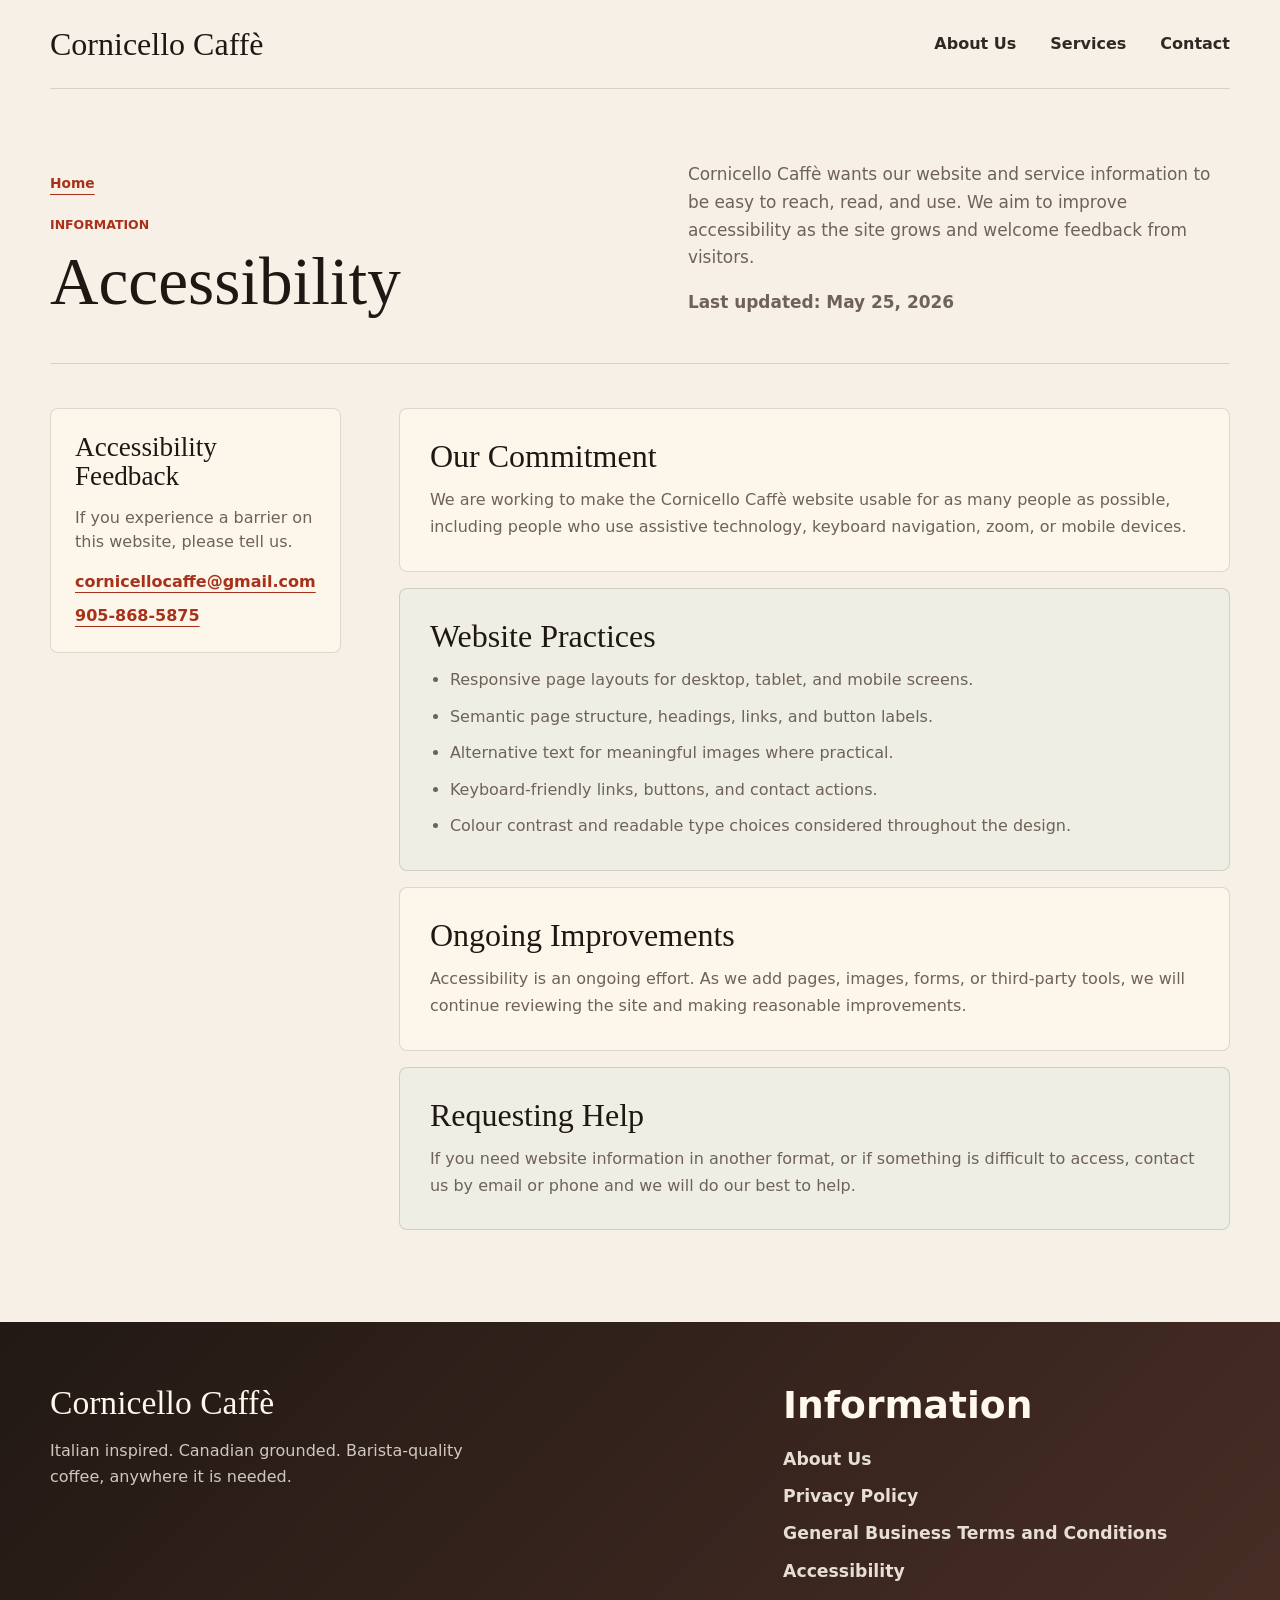
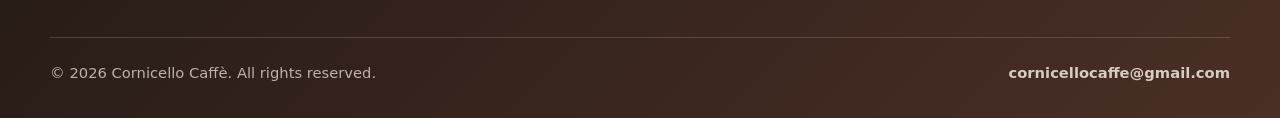
==== accessibility.html @ b325d887 "Add information footer and policy pages" ====
<!doctype html>
<html lang="en">
  <head>
    <meta charset="utf-8">
    <meta name="viewport" content="width=device-width, initial-scale=1">
    <title>Accessibility | Cornicello Caff&egrave;</title>
    <meta name="description" content="Cornicello Caffe accessibility statement and contact information for website feedback.">
    <link rel="stylesheet" href="styles.css?v=info-footer">
  </head>
  <body class="legal-page">
    <header class="site-nav site-nav-page service-detail-nav">
      <a class="wordmark" href="index.html#neighborhood">Cornicello Caff&egrave;</a>
      <nav aria-label="Cornicello navigation">
        <a href="index.html#photo-about">About Us</a>
        <a href="index.html#photo-services">Services</a>
        <a href="index.html#contact">Contact</a>
      </nav>
    </header>

    <main class="legal-main">
      <section class="legal-hero" aria-label="Accessibility overview">
        <div>
          <a class="breadcrumb" href="index.html#neighborhood">Home</a>
          <p class="eyebrow">Information</p>
          <h1>Accessibility</h1>
        </div>
        <div>
          <p>
            Cornicello Caff&egrave; wants our website and service information to be easy
            to reach, read, and use. We aim to improve accessibility as the site
            grows and welcome feedback from visitors.
          </p>
          <p class="legal-updated">Last updated: May 25, 2026</p>
        </div>
      </section>

      <section class="legal-content" aria-label="Accessibility details">
        <aside class="legal-note">
          <h2>Accessibility Feedback</h2>
          <p>If you experience a barrier on this website, please tell us.</p>
          <a href="mailto:cornicellocaffe@gmail.com">cornicellocaffe@gmail.com</a>
          <a href="tel:+19058685875">905-868-5875</a>
        </aside>

        <div class="legal-sections">
          <article class="legal-card">
            <h2>Our Commitment</h2>
            <p>We are working to make the Cornicello Caff&egrave; website usable for as many people as possible, including people who use assistive technology, keyboard navigation, zoom, or mobile devices.</p>
          </article>

          <article class="legal-card">
            <h2>Website Practices</h2>
            <ul>
              <li>Responsive page layouts for desktop, tablet, and mobile screens.</li>
              <li>Semantic page structure, headings, links, and button labels.</li>
              <li>Alternative text for meaningful images where practical.</li>
              <li>Keyboard-friendly links, buttons, and contact actions.</li>
              <li>Colour contrast and readable type choices considered throughout the design.</li>
            </ul>
          </article>

          <article class="legal-card">
            <h2>Ongoing Improvements</h2>
            <p>Accessibility is an ongoing effort. As we add pages, images, forms, or third-party tools, we will continue reviewing the site and making reasonable improvements.</p>
          </article>

          <article class="legal-card">
            <h2>Requesting Help</h2>
            <p>If you need website information in another format, or if something is difficult to access, contact us by email or phone and we will do our best to help.</p>
          </article>
        </div>
      </section>
    </main>

    <footer class="site-footer" aria-label="Cornicello site information">
      <div class="footer-inner">
        <div class="footer-brand">
          <a class="footer-wordmark" href="index.html#neighborhood">Cornicello Caff&egrave;</a>
          <p>Italian inspired. Canadian grounded. Barista-quality coffee, anywhere it is needed.</p>
        </div>
        <nav class="footer-info" aria-label="Information">
          <h2>Information</h2>
          <a href="index.html#photo-about">About Us</a>
          <a href="privacy-policy.html">Privacy Policy</a>
          <a href="terms-and-conditions.html">General Business Terms and Conditions</a>
          <a href="accessibility.html">Accessibility</a>
        </nav>
      </div>
      <div class="footer-bottom">
        <p>&copy; 2026 Cornicello Caff&egrave;. All rights reserved.</p>
        <a href="mailto:cornicellocaffe@gmail.com">cornicellocaffe@gmail.com</a>
      </div>
    </footer>
  </body>
</html>
---- styles.css ----
:root {
  --paper: #f7f0e6;
  --ink: #1f1713;
  --muted: #6f6258;
  --espresso: #4a2f26;
  --red: #a73219;
  --red-deep: #7d220f;
  --cream: #fff8ed;
  --sage: #74806b;
  --blue: #526c78;
  --line: rgba(31, 23, 19, 0.14);
  --sans: Inter, ui-sans-serif, system-ui, -apple-system, BlinkMacSystemFont, "Segoe UI", sans-serif;
  --serif: Georgia, "Times New Roman", serif;
}

* {
  box-sizing: border-box;
}

body {
  margin: 0;
  color: var(--ink);
  background: var(--paper);
  font-family: var(--sans);
  line-height: 1.5;
}

img {
  display: block;
  max-width: 100%;
}

a {
  color: inherit;
  text-decoration: none;
}

.preview-bar {
  position: sticky;
  top: 0;
  z-index: 20;
  display: flex;
  align-items: center;
  justify-content: space-between;
  gap: 18px;
  padding: 12px 18px;
  background: rgba(255, 248, 237, 0.88);
  border-bottom: 1px solid rgba(31, 23, 19, 0.12);
  backdrop-filter: blur(18px);
}

.preview-logo {
  display: inline-flex;
  align-items: center;
  gap: 10px;
  min-width: max-content;
  font-family: var(--serif);
  font-size: 1.05rem;
  font-weight: 700;
}

.mark {
  display: grid;
  width: 38px;
  height: 38px;
  overflow: hidden;
  place-items: center;
  background: var(--red);
  border-radius: 50%;
}

.mark img {
  width: 42px;
  max-width: none;
  transform: translate(-1px, 6px) scale(1.72);
  transform-origin: 50% 25%;
}

.layout-tabs {
  display: flex;
  gap: 6px;
  padding: 5px;
  background: rgba(234, 217, 195, 0.9);
  border: 1px solid rgba(31, 23, 19, 0.12);
  border-radius: 8px;
}

.layout-tab {
  flex: 1 1 0;
  min-width: 0;
  min-height: 38px;
  padding: 0 14px;
  color: var(--espresso);
  background: transparent;
  border: 0;
  border-radius: 6px;
  font: 800 0.88rem/1 var(--sans);
  white-space: nowrap;
  cursor: pointer;
}

.layout-tab:hover,
.layout-tab:focus-visible {
  outline: 2px solid rgba(167, 50, 25, 0.35);
  outline-offset: 2px;
}

.layout-tab.is-active {
  color: var(--cream);
  background: var(--espresso);
  box-shadow: 0 6px 18px rgba(58, 36, 28, 0.18);
}

.tab-short {
  display: none;
}

.mobile-line {
  display: none;
}

.homepage {
  min-height: 100vh;
}

.homepage.is-active {
  display: block;
}

.site-nav {
  position: relative;
  z-index: 3;
  display: flex;
  align-items: center;
  justify-content: space-between;
  gap: 24px;
  width: min(1180px, calc(100% - 80px));
  margin: 0 auto;
  padding: 28px 0;
  color: var(--cream);
}

.site-nav.light {
  color: var(--ink);
}

.site-nav-page {
  color: var(--ink);
}

.wordmark {
  font-family: var(--serif);
  font-size: 2rem;
  line-height: 1;
}

.site-nav nav {
  display: flex;
  align-items: center;
  gap: 34px;
  font-size: 1rem;
  font-weight: 600;
}

.site-nav nav a {
  color: inherit;
  opacity: 0.92;
}

.site-nav nav a:hover,
.site-nav nav a:focus-visible {
  opacity: 1;
  outline: none;
  text-decoration: underline;
  text-underline-offset: 6px;
}

.photo-hero,
.kiosk-hero {
  position: relative;
  min-height: 100vh;
  overflow: hidden;
  color: var(--cream);
  background: #17110f;
}

.photo-hero-media {
  position: absolute;
  inset: 0;
  z-index: 0;
  width: 100%;
  height: 100%;
  object-fit: cover;
}

.hero-counter .photo-hero-media {
  object-position: 52% 50%;
}

.kiosk-hero .photo-hero-media {
  object-position: 50% 48%;
}

.photo-overlay {
  position: absolute;
  inset: 0;
  z-index: 1;
  background:
    linear-gradient(90deg, rgba(12, 10, 9, 0.66), rgba(12, 10, 9, 0.18) 50%, rgba(12, 10, 9, 0.32)),
    linear-gradient(0deg, rgba(12, 10, 9, 0.72), rgba(12, 10, 9, 0.08) 46%, rgba(12, 10, 9, 0.18));
}

.hero-statement {
  position: absolute;
  z-index: 2;
  left: max(40px, calc((100% - 1180px) / 2));
  bottom: 52px;
  width: min(100% - 80px, 940px);
}

.hero-statement p {
  max-width: 640px;
  margin: 0 0 22px;
  color: rgba(255, 248, 237, 0.86);
  font-size: 1.08rem;
}

.photo-hero .hero-actions {
  margin-top: 28px;
}

.photo-hero .button.secondary {
  color: var(--cream);
  border-color: rgba(255, 248, 237, 0.46);
  background: rgba(255, 248, 237, 0.1);
}

.photo-hero .button.secondary:hover,
.photo-hero .button.secondary:focus-visible {
  border-color: var(--cream);
  background: rgba(255, 248, 237, 0.18);
}

h1,
h2,
h3,
p {
  margin-top: 0;
}

h1,
h2 {
  font-family: var(--serif);
  font-weight: 400;
  letter-spacing: 0;
}

h1 {
  margin-bottom: 0;
  font-size: 5.25rem;
  line-height: 1.12;
}

h2 {
  margin-bottom: 18px;
  font-size: 2.8rem;
  line-height: 1.08;
}

h3 {
  margin-bottom: 10px;
  font-size: 1.12rem;
}

.eyebrow,
.service-tiles span {
  margin: 0 0 14px;
  color: var(--red);
  font-size: 0.78rem;
  font-weight: 900;
  text-transform: uppercase;
}

.photo-hero .eyebrow,
.kiosk-hero .eyebrow {
  color: #f2c68d;
}

.promise-strip {
  position: relative;
  z-index: 4;
  display: grid;
  grid-template-columns: repeat(4, minmax(0, 1fr));
  width: min(1180px, calc(100% - 80px));
  margin: -34px auto 0;
  overflow: hidden;
  background: var(--cream);
  border: 1px solid rgba(31, 23, 19, 0.12);
  border-radius: 8px;
  box-shadow: 0 18px 44px rgba(31, 23, 19, 0.14);
}

.promise-strip article {
  min-height: 142px;
  padding: 28px 30px;
  border-right: 1px solid var(--line);
}

.promise-strip article:last-child {
  border-right: 0;
}

.promise-strip span,
.process-steps span {
  display: block;
  margin-bottom: 12px;
  color: var(--red);
  font-size: 0.78rem;
  font-weight: 900;
}

.promise-strip strong {
  display: block;
  margin-bottom: 8px;
  font-family: var(--serif);
  font-size: 1.38rem;
  font-weight: 400;
  line-height: 1.1;
}

.promise-strip p {
  margin-bottom: 0;
  color: var(--muted);
}

.feature-intro {
  position: relative;
  display: grid;
  grid-template-columns: minmax(260px, 0.62fr) minmax(0, 1fr);
  gap: 86px;
  width: min(1180px, calc(100% - 80px));
  margin: 0 auto;
  padding: 92px 0 74px;
  align-items: center;
  border-bottom: 1px solid var(--line);
}

.story-heading h2 {
  margin-bottom: 18px;
  font-size: 4.15rem;
}

.section-deck {
  max-width: 360px;
  margin-bottom: 24px;
  color: var(--espresso);
  font-size: 1.25rem;
  font-weight: 800;
  line-height: 1.35;
}

.story-team-link {
  width: auto;
}

.about-copy {
  display: grid;
  gap: 18px;
  max-width: 690px;
  margin-top: 0;
  color: var(--muted);
  font-size: 1.06rem;
  line-height: 1.66;
}

.about-copy p {
  margin-bottom: 0;
}

.about-copy .lead-copy {
  color: var(--ink);
  font-size: 1.18rem;
  font-weight: 700;
  line-height: 1.56;
}

.about-copy p:last-child {
  margin-bottom: 0;
}

.beans-section {
  display: grid;
  grid-template-columns: minmax(280px, 0.7fr) minmax(0, 1fr);
  gap: 70px;
  width: min(1180px, calc(100% - 80px));
  margin: 0 auto;
  padding: 76px 0 86px;
  align-items: start;
  border-bottom: 1px solid var(--line);
}

.beans-copy h2 {
  max-width: 620px;
  margin-bottom: 22px;
  font-size: 3.65rem;
  line-height: 1.02;
}

.beans-copy p:not(.eyebrow) {
  max-width: 620px;
  color: var(--muted);
  font-size: 1.05rem;
  line-height: 1.66;
}

.beans-panel {
  overflow: hidden;
  background: rgba(255, 248, 237, 0.72);
  border: 1px solid var(--line);
  border-radius: 8px;
}

.beans-panel figure {
  min-height: 300px;
  margin: 0;
  background: #ead9c3;
}

.beans-panel img {
  width: 100%;
  height: 100%;
  min-height: 300px;
  object-fit: cover;
}

.beans-points {
  display: grid;
  grid-template-columns: repeat(3, minmax(0, 1fr));
  border-top: 1px solid var(--line);
}

.beans-points article {
  padding: 24px;
  border-right: 1px solid var(--line);
}

.beans-points article:last-child {
  border-right: 0;
}

.beans-points span {
  display: block;
  margin-bottom: 10px;
  color: var(--red);
  font-size: 0.76rem;
  font-weight: 900;
}

.beans-points strong {
  display: block;
  margin-bottom: 8px;
  font-family: var(--serif);
  font-size: 1.32rem;
  font-weight: 400;
  line-height: 1.1;
}

.beans-points p {
  margin-bottom: 0;
  color: var(--muted);
  font-size: 0.94rem;
}

.eco-section {
  display: grid;
  grid-template-columns: minmax(260px, 0.55fr) minmax(0, 1fr);
  gap: 70px;
  width: min(1180px, calc(100% - 80px));
  margin: 0 auto;
  padding: 76px 0 86px;
  align-items: start;
  border-bottom: 1px solid var(--line);
}

.eco-section h2 {
  max-width: 520px;
  margin-bottom: 0;
  font-size: 3.35rem;
  line-height: 1.04;
}

.eco-grid {
  display: grid;
  grid-template-columns: repeat(3, minmax(0, 1fr));
  gap: 16px;
}

.eco-grid article {
  min-height: 250px;
  padding: 26px;
  color: var(--cream);
  background:
    linear-gradient(145deg, rgba(31, 23, 19, 0.32), rgba(116, 128, 107, 0.78)),
    var(--sage);
  border-radius: 8px;
}

.eco-grid article:nth-child(2) {
  background:
    linear-gradient(145deg, rgba(31, 23, 19, 0.2), rgba(74, 47, 38, 0.86)),
    var(--espresso);
}

.eco-grid article:nth-child(3) {
  background:
    linear-gradient(145deg, rgba(31, 23, 19, 0.18), rgba(167, 50, 25, 0.78)),
    var(--red);
}

.eco-grid span {
  display: block;
  margin-bottom: 34px;
  color: #f3d1a7;
  font-size: 0.76rem;
  font-weight: 900;
}

.eco-grid h3 {
  margin-bottom: 12px;
  font-family: var(--serif);
  font-size: 1.7rem;
  font-weight: 400;
  line-height: 1.08;
}

.eco-grid p {
  margin-bottom: 0;
  color: rgba(255, 248, 237, 0.78);
  line-height: 1.55;
}

.team-section {
  margin: 0 0 82px;
  padding: 78px 0 88px;
  color: var(--cream);
  background:
    linear-gradient(135deg, rgba(74, 47, 38, 0.28), rgba(125, 34, 15, 0.08) 46%, rgba(31, 23, 19, 0.22)),
    var(--red-deep);
}

.team-header,
.team-grid {
  width: min(1180px, calc(100% - 80px));
  margin: 0 auto;
}

.team-header {
  display: block;
  max-width: none;
  margin-bottom: 44px;
}

.team-header .eyebrow {
  margin-bottom: 16px;
  color: #f3d1a7;
}

.team-header h2 {
  margin-bottom: 0;
}

.team-header h1 {
  max-width: 780px;
  margin-bottom: 20px;
  font-size: 4.15rem;
  line-height: 1.02;
}

.team-header > p:last-child {
  max-width: 660px;
  margin: 0;
  color: rgba(255, 248, 237, 0.78);
  font-size: 1.08rem;
  line-height: 1.62;
}

.team-grid {
  display: grid;
  grid-template-columns: repeat(2, minmax(0, 1fr));
  gap: 24px;
}

.team-card {
  display: grid;
  grid-template-rows: auto 1fr;
  overflow: hidden;
  color: var(--ink);
  background: var(--cream);
  border: 1px solid rgba(255, 248, 237, 0.24);
  border-radius: 8px;
  box-shadow: 0 18px 44px rgba(31, 23, 19, 0.2);
}

.team-photo {
  aspect-ratio: 4 / 3;
  margin: 0;
  overflow: hidden;
  background: #ead9c3;
}

.team-photo img {
  width: 100%;
  height: 100%;
  object-fit: cover;
  object-position: 50% 0;
}

.team-copy {
  padding: 28px 30px 34px;
}

.team-role {
  margin-bottom: 12px;
  color: var(--red);
  font-size: 0.78rem;
  font-weight: 900;
  letter-spacing: 0;
  text-transform: uppercase;
}

.team-copy h3 {
  margin-bottom: 14px;
  font-family: var(--serif);
  font-size: 2.15rem;
  font-weight: 400;
  line-height: 1.08;
}

.team-copy h2 {
  margin-bottom: 14px;
  font-size: 2.15rem;
}

.team-copy p:last-child {
  margin-bottom: 0;
  color: var(--muted);
}

.team-page {
  background: var(--paper);
}

.team-page-section {
  padding-top: 80px;
}

.services-section {
  width: min(1180px, calc(100% - 80px));
  margin: 0 auto 86px;
  padding-top: 76px;
}

.services-header {
  display: grid;
  grid-template-columns: minmax(0, 0.95fr) minmax(320px, 0.72fr);
  gap: 64px;
  align-items: start;
  margin-bottom: 24px;
  padding-bottom: 30px;
  border-bottom: 1px solid var(--line);
}

.services-header h2 {
  max-width: 700px;
  margin-bottom: 0;
  font-size: 3.65rem;
  line-height: 1.02;
}

.services-header p:not(.eyebrow) {
  max-width: 560px;
  margin-bottom: 18px;
  color: var(--muted);
  font-size: 1.02rem;
  line-height: 1.62;
}

.text-link {
  display: inline-flex;
  color: var(--red);
  font-weight: 900;
  text-decoration: underline;
  text-underline-offset: 6px;
}

.text-link:hover,
.text-link:focus-visible {
  color: var(--red-deep);
  outline: none;
}

.service-cards {
  display: grid;
  grid-template-columns: repeat(2, minmax(0, 1fr));
  gap: 16px;
}

.service-card {
  display: flex;
  min-height: 0;
  flex-direction: column;
  padding: 28px;
  background: rgba(255, 248, 237, 0.78);
  border: 1px solid var(--line);
  border-radius: 8px;
  transition: transform 180ms ease, box-shadow 180ms ease, border-color 180ms ease;
}

.service-card:hover,
.service-card:focus-visible {
  border-color: rgba(167, 50, 25, 0.28);
  transform: translateY(-3px);
  box-shadow: 0 18px 44px rgba(31, 23, 19, 0.12);
  outline: 2px solid rgba(167, 50, 25, 0.32);
  outline-offset: 3px;
}

.service-card:nth-child(2) {
  background: rgba(232, 238, 226, 0.78);
}

.service-card:nth-child(3) {
  background: rgba(245, 220, 205, 0.78);
}

.service-card:nth-child(4) {
  background: rgba(227, 235, 238, 0.78);
}

.service-topline {
  display: flex;
  align-items: center;
  justify-content: space-between;
  gap: 16px;
  margin-bottom: 26px;
  padding-bottom: 16px;
  border-bottom: 1px solid var(--line);
}

.service-number,
.service-tag {
  margin-bottom: 0;
  color: var(--red);
  font-size: 0.78rem;
  font-weight: 900;
  text-transform: uppercase;
}

.service-tag {
  color: var(--espresso);
  letter-spacing: 0;
}

.service-card:nth-child(2) .service-number {
  color: var(--sage);
}

.service-card:nth-child(3) .service-number {
  color: var(--espresso);
}

.service-card:nth-child(4) .service-number {
  color: var(--blue);
}

.service-card h3 {
  margin-bottom: 12px;
  font-family: var(--serif);
  font-size: 1.82rem;
  font-weight: 400;
  line-height: 1.04;
}

.service-fit {
  margin-bottom: 18px;
  color: var(--red);
  font-size: 0.94rem;
  font-weight: 800;
  line-height: 1.42;
}

.service-card p:not(.service-number):not(.service-tag) {
  color: var(--muted);
}

.service-card .service-fit {
  color: var(--red);
}

.service-card ul {
  display: grid;
  gap: 12px;
  margin: 18px 0 0;
  padding: 18px 0 0;
  border-top: 1px solid var(--line);
  list-style: none;
}

.service-card li {
  position: relative;
  padding-left: 19px;
  color: var(--ink);
  font-size: 0.95rem;
  font-weight: 700;
  line-height: 1.45;
}

.service-card li::before {
  position: absolute;
  top: 0.66em;
  left: 0;
  width: 7px;
  height: 7px;
  background: var(--red);
  border-radius: 50%;
  content: "";
}

.service-card:nth-child(2) li::before {
  background: var(--sage);
}

.service-card:nth-child(3) li::before {
  background: var(--espresso);
}

.service-card:nth-child(4) li::before {
  background: var(--blue);
}

.card-link {
  display: inline-flex;
  margin-top: auto;
  padding-top: 22px;
  color: var(--red);
  font-size: 0.9rem;
  font-weight: 900;
  text-decoration: underline;
  text-underline-offset: 6px;
}

.service-card:nth-child(2) .card-link {
  color: var(--sage);
}

.service-card:nth-child(3) .card-link {
  color: var(--espresso);
}

.service-card:nth-child(4) .card-link {
  color: var(--blue);
}

.process-section {
  display: grid;
  grid-template-columns: 0.72fr 1fr;
  gap: 70px;
  width: min(1180px, calc(100% - 80px));
  margin: 0 auto 96px;
  padding-top: 24px;
  border-top: 1px solid var(--line);
}

.process-header h2 {
  margin-bottom: 0;
}

.process-steps {
  display: grid;
  gap: 0;
  border-top: 1px solid var(--line);
}

.process-steps article {
  display: grid;
  grid-template-columns: 90px 0.82fr 1fr;
  gap: 22px;
  padding: 26px 0;
  border-bottom: 1px solid var(--line);
}

.process-steps h3 {
  margin-bottom: 0;
  font-family: var(--serif);
  font-size: 1.45rem;
  font-weight: 400;
  line-height: 1.12;
}

.process-steps p {
  margin-bottom: 0;
  color: var(--muted);
}

.service-tiles {
  display: grid;
  grid-template-columns: repeat(3, 1fr);
  width: min(1180px, calc(100% - 80px));
  margin: 0 auto 92px;
  border: 1px solid var(--line);
}

.service-tiles article {
  min-height: 220px;
  padding: 34px;
  background: rgba(255, 248, 237, 0.62);
  border-right: 1px solid var(--line);
}

.service-tiles article:nth-child(2) {
  background: rgba(232, 238, 226, 0.72);
}

.service-tiles article:last-child {
  border-right: 0;
  background: rgba(245, 220, 205, 0.72);
}

.service-tiles p,
.stacked-list p,
.detail-list p {
  color: var(--muted);
}

.closing-band {
  display: grid;
  gap: 20px;
  width: min(1180px, calc(100% - 80px));
  margin: 0 auto 96px;
  padding: 76px;
  color: var(--cream);
  background:
    linear-gradient(135deg, rgba(32, 18, 12, 0.82), rgba(121, 34, 18, 0.88)),
    var(--red);
  border-radius: 8px;
}

.closing-band .eyebrow {
  color: #f3d1a7;
}

.closing-band h2 {
  max-width: 830px;
  margin-bottom: 0;
}

.closing-band p:not(.eyebrow) {
  max-width: 680px;
  margin-bottom: 0;
  color: rgba(255, 248, 237, 0.78);
  font-size: 1.05rem;
}

.contact-details {
  display: flex;
  flex-wrap: wrap;
  gap: 10px 18px;
  max-width: 780px;
}

.contact-details a {
  color: #f3d1a7;
  font-weight: 900;
  text-decoration: underline;
  text-underline-offset: 5px;
}

.contact-details a:hover,
.contact-details a:focus-visible {
  color: var(--cream);
  outline: none;
}

.closing-band .button {
  justify-self: start;
}

.contact-panel {
  display: grid;
  gap: 14px;
  max-width: 760px;
  margin-top: 4px;
  padding: 24px;
  background: rgba(255, 248, 237, 0.1);
  border: 1px solid rgba(255, 248, 237, 0.22);
  border-radius: 8px;
}

.contact-panel[hidden] {
  display: none;
}

.contact-panel:focus {
  outline: 2px solid rgba(243, 209, 167, 0.58);
  outline-offset: 4px;
}

.contact-panel h3 {
  margin-bottom: 0;
  color: var(--cream);
  font-family: var(--serif);
  font-size: 1.65rem;
  font-weight: 400;
  line-height: 1.12;
}

.contact-panel p {
  margin-bottom: 0;
}

.contact-actions {
  display: flex;
  flex-wrap: wrap;
  gap: 10px;
  padding-top: 4px;
}

.contact-panel .button.secondary {
  color: var(--cream);
  border-color: rgba(255, 248, 237, 0.38);
  background: rgba(255, 248, 237, 0.08);
}

.contact-panel .button.secondary:hover,
.contact-panel .button.secondary:focus-visible {
  border-color: var(--cream);
  background: rgba(255, 248, 237, 0.16);
  outline: none;
}

.copy-status {
  min-height: 1.4em;
  color: #f3d1a7;
  font-weight: 900;
}

.office-layout {
  min-height: 100vh;
  background:
    linear-gradient(180deg, rgba(255, 248, 237, 0.92), rgba(245, 236, 224, 1)),
    var(--paper);
}

.office-hero {
  display: grid;
  grid-template-columns: 0.86fr 1.14fr;
  gap: 54px;
  width: min(1180px, calc(100% - 80px));
  margin: 0 auto;
  padding: 58px 0 74px;
  align-items: center;
}

.office-copy p:not(.eyebrow) {
  max-width: 620px;
  color: var(--muted);
  font-size: 1.08rem;
}

.office-copy h1 {
  max-width: 600px;
  margin-bottom: 22px;
  color: var(--ink);
  font-size: 4.6rem;
  line-height: 1.02;
}

.office-photo {
  position: relative;
  min-height: 650px;
  margin: 0;
  overflow: hidden;
  border-radius: 8px;
  box-shadow: 0 24px 80px rgba(48, 34, 24, 0.22);
}

.office-photo img {
  width: 100%;
  height: 100%;
  min-height: 650px;
  object-fit: cover;
  object-position: 50% 48%;
}

.hero-actions {
  display: flex;
  flex-wrap: wrap;
  gap: 12px;
  margin-top: 30px;
}

.button {
  display: inline-flex;
  min-height: 46px;
  align-items: center;
  justify-content: center;
  padding: 0 18px;
  border: 1px solid transparent;
  border-radius: 8px;
  cursor: pointer;
  font: 800 1rem/1 var(--sans);
  font-weight: 800;
}

.button.primary {
  color: var(--cream);
  background: var(--red);
}

.button.primary:hover,
.button.primary:focus-visible {
  background: var(--red-deep);
  outline: none;
}

.button.secondary {
  color: var(--espresso);
  border-color: rgba(74, 47, 38, 0.28);
  background: rgba(255, 248, 237, 0.36);
}

.button.secondary:hover,
.button.secondary:focus-visible {
  border-color: var(--espresso);
  outline: none;
}

.metrics-row {
  display: grid;
  grid-template-columns: repeat(3, 1fr);
  width: min(1180px, calc(100% - 80px));
  margin: 0 auto;
  border-top: 1px solid var(--line);
  border-bottom: 1px solid var(--line);
}

.metrics-row article {
  display: flex;
  min-height: 112px;
  align-items: center;
  justify-content: space-between;
  gap: 24px;
  padding: 28px 30px;
  border-right: 1px solid var(--line);
}

.metrics-row article:last-child {
  border-right: 0;
}

.metrics-row strong {
  color: var(--red);
  font-family: var(--serif);
  font-size: 2.2rem;
  font-weight: 400;
}

.metrics-row span {
  font-size: 1.05rem;
  font-weight: 800;
}

.office-services {
  display: grid;
  grid-template-columns: 0.9fr 1.1fr;
  gap: 70px;
  width: min(1180px, calc(100% - 80px));
  margin: 0 auto;
  padding: 86px 0 96px;
}

.stacked-list,
.detail-list {
  display: grid;
  gap: 14px;
}

.stacked-list article,
.detail-list article {
  padding: 24px 0;
  border-bottom: 1px solid var(--line);
}

.kiosk-panel {
  position: relative;
  z-index: 2;
  width: min(620px, calc(100% - 80px));
  margin: 18vh 0 0 max(40px, calc((100% - 1180px) / 2));
}

.kiosk-panel h1 {
  margin-bottom: 22px;
  font-size: 4.2rem;
  line-height: 1.03;
}

.kiosk-panel p:not(.eyebrow) {
  max-width: 560px;
  color: rgba(255, 248, 237, 0.84);
  font-size: 1.05rem;
}

.kiosk-details {
  display: grid;
  grid-template-columns: 0.8fr 1.2fr;
  gap: 70px;
  width: min(1180px, calc(100% - 80px));
  margin: 0 auto;
  padding: 86px 0 96px;
  align-items: center;
}

.kiosk-details figure {
  margin: 0;
  padding: 36px;
  background: rgba(255, 248, 237, 0.72);
  border: 1px solid var(--line);
  border-radius: 8px;
}

.kiosk-details img {
  width: 100%;
  max-height: 560px;
  object-fit: contain;
}

.service-detail-page {
  background: var(--paper);
}

.service-detail-nav {
  border-bottom: 1px solid var(--line);
}

.breadcrumb {
  display: inline-flex;
  margin-bottom: 22px;
  color: var(--red);
  font-size: 0.86rem;
  font-weight: 900;
  text-decoration: underline;
  text-underline-offset: 6px;
}

.service-detail-hero {
  display: grid;
  grid-template-columns: minmax(0, 0.9fr) minmax(380px, 1.1fr);
  gap: 54px;
  width: min(1180px, calc(100% - 80px));
  margin: 0 auto;
  padding: 72px 0 62px;
  align-items: center;
}

.service-detail-copy h1 {
  max-width: 650px;
  margin-bottom: 22px;
  color: var(--ink);
  font-size: 4.65rem;
  line-height: 1.02;
}

.service-detail-copy > p:not(.eyebrow) {
  max-width: 620px;
  color: var(--muted);
  font-size: 1.08rem;
  line-height: 1.64;
}

.service-detail-photo {
  min-height: 560px;
  margin: 0;
  overflow: hidden;
  background: #ead9c3;
  border-radius: 8px;
  box-shadow: 0 24px 70px rgba(48, 34, 24, 0.2);
}

.service-detail-photo img {
  width: 100%;
  height: 100%;
  min-height: 560px;
  object-fit: cover;
}

.service-detail-photo.contain {
  display: grid;
  min-height: 560px;
  padding: 34px;
  place-items: center;
}

.service-detail-photo.contain img {
  max-height: 520px;
  min-height: 0;
  object-fit: contain;
}

.service-summary-strip {
  display: grid;
  grid-template-columns: repeat(3, minmax(0, 1fr));
  width: min(1180px, calc(100% - 80px));
  margin: 0 auto 84px;
  overflow: hidden;
  background: var(--cream);
  border: 1px solid var(--line);
  border-radius: 8px;
}

.service-summary-strip article {
  min-height: 136px;
  padding: 28px 30px;
  border-right: 1px solid var(--line);
}

.service-summary-strip article:last-child {
  border-right: 0;
}

.service-summary-strip span {
  display: block;
  margin-bottom: 10px;
  color: var(--red);
  font-size: 0.76rem;
  font-weight: 900;
  text-transform: uppercase;
}

.service-summary-strip strong {
  display: block;
  font-family: var(--serif);
  font-size: 1.45rem;
  font-weight: 400;
  line-height: 1.12;
}

.service-detail-section {
  width: min(1180px, calc(100% - 80px));
  margin: 0 auto 88px;
  padding-top: 72px;
  border-top: 1px solid var(--line);
}

.service-detail-section > div:first-child {
  max-width: 760px;
  margin-bottom: 30px;
}

.service-detail-section h2 {
  max-width: 760px;
  margin-bottom: 0;
}

.option-grid,
.pricing-grid {
  display: grid;
  gap: 16px;
}

.option-grid {
  grid-template-columns: repeat(3, minmax(0, 1fr));
}

.option-card,
.pricing-card {
  padding: 26px;
  background: rgba(255, 248, 237, 0.72);
  border: 1px solid var(--line);
  border-radius: 8px;
}

.option-card:nth-child(2),
.pricing-card:nth-child(2) {
  background: rgba(232, 238, 226, 0.72);
}

.option-card:nth-child(3),
.pricing-card:nth-child(3) {
  background: rgba(245, 220, 205, 0.72);
}

.option-card h3,
.pricing-card h3 {
  margin-bottom: 12px;
  font-family: var(--serif);
  font-size: 1.7rem;
  font-weight: 400;
  line-height: 1.08;
}

.option-card p,
.pricing-card p {
  margin-bottom: 0;
  color: var(--muted);
}

.option-card ul,
.pricing-card ul {
  display: grid;
  gap: 10px;
  margin: 18px 0 0;
  padding: 18px 0 0;
  border-top: 1px solid var(--line);
  list-style: none;
}

.option-card li,
.pricing-card li {
  position: relative;
  padding-left: 18px;
  color: var(--ink);
  font-size: 0.95rem;
  font-weight: 750;
  line-height: 1.45;
}

.option-card li::before,
.pricing-card li::before {
  position: absolute;
  top: 0.63em;
  left: 0;
  width: 7px;
  height: 7px;
  background: var(--red);
  border-radius: 50%;
  content: "";
}

.pricing-section {
  width: min(1180px, calc(100% - 80px));
  margin: 0 auto 88px;
  padding: 54px;
  color: var(--cream);
  background:
    linear-gradient(135deg, rgba(31, 23, 19, 0.58), rgba(125, 34, 15, 0.82)),
    var(--red-deep);
  border-radius: 8px;
}

.pricing-section > div:first-child {
  max-width: 760px;
  margin-bottom: 30px;
}

.pricing-section .eyebrow {
  color: #f3d1a7;
}

.pricing-section h2 {
  margin-bottom: 0;
}

.pricing-section p {
  color: rgba(255, 248, 237, 0.78);
}

.pricing-grid {
  grid-template-columns: repeat(3, minmax(0, 1fr));
}

.pricing-card {
  background: rgba(255, 248, 237, 0.08);
  border-color: rgba(255, 248, 237, 0.18);
}

.pricing-card:nth-child(2),
.pricing-card:nth-child(3) {
  background: rgba(255, 248, 237, 0.08);
}

.pricing-card p,
.pricing-card li {
  color: rgba(255, 248, 237, 0.82);
}

.pricing-card h3 {
  color: var(--cream);
}

.pricing-card ul {
  border-top-color: rgba(255, 248, 237, 0.18);
}

.pricing-card li::before {
  background: #f3d1a7;
}

.supplies-section {
  display: grid;
  grid-template-columns: minmax(260px, 0.58fr) minmax(0, 1fr);
  gap: 62px;
  width: min(1180px, calc(100% - 80px));
  margin: 0 auto 88px;
  padding-top: 64px;
  border-top: 1px solid var(--line);
}

.supplies-section h2 {
  max-width: 640px;
  margin-bottom: 18px;
  font-size: 3.35rem;
  line-height: 1.04;
}

.supplies-section p:not(.eyebrow) {
  max-width: 540px;
  margin-bottom: 0;
  color: var(--muted);
  font-size: 1.04rem;
  line-height: 1.64;
}

.supplies-list {
  display: grid;
  grid-template-columns: repeat(2, minmax(0, 1fr));
  gap: 10px;
  align-content: start;
}

.supplies-list span {
  min-height: 48px;
  padding: 14px 16px;
  color: var(--ink);
  background: rgba(255, 248, 237, 0.72);
  border: 1px solid var(--line);
  border-radius: 8px;
  font-weight: 850;
}

.visual-feature {
  display: grid;
  grid-template-columns: minmax(0, 1.05fr) minmax(300px, 0.7fr);
  gap: 54px;
  width: min(1180px, calc(100% - 80px));
  margin: 0 auto 92px;
  align-items: center;
}

.visual-feature figure {
  min-height: 440px;
  margin: 0;
  overflow: hidden;
  background: #ead9c3;
  border-radius: 8px;
}

.visual-feature img {
  width: 100%;
  height: 100%;
  min-height: 440px;
  object-fit: cover;
}

.visual-feature .contain img {
  padding: 26px;
  object-fit: contain;
}

.visual-feature p:not(.eyebrow) {
  color: var(--muted);
  font-size: 1.04rem;
  line-height: 1.64;
}

.related-services {
  width: min(1180px, calc(100% - 80px));
  margin: 0 auto 92px;
  padding-top: 44px;
  border-top: 1px solid var(--line);
}

.related-services h2 {
  max-width: 620px;
}

.related-links {
  display: flex;
  flex-wrap: wrap;
  gap: 12px;
}

.site-footer {
  padding: 64px 0 34px;
  color: var(--cream);
  background:
    linear-gradient(135deg, rgba(31, 23, 19, 0.94), rgba(74, 47, 38, 0.9)),
    var(--espresso);
}

.footer-inner {
  display: grid;
  grid-template-columns: minmax(0, 0.85fr) minmax(280px, 0.58fr);
  gap: 78px;
  width: min(1180px, calc(100% - 80px));
  margin: 0 auto;
  align-items: start;
}

.footer-wordmark {
  display: inline-flex;
  margin-bottom: 18px;
  font-family: var(--serif);
  font-size: 2.1rem;
  line-height: 1;
}

.footer-brand p {
  max-width: 460px;
  margin-bottom: 0;
  color: rgba(255, 248, 237, 0.78);
  font-size: 1rem;
  line-height: 1.65;
}

.footer-info {
  display: grid;
  gap: 14px;
  justify-items: start;
}

.footer-info h2 {
  margin-bottom: 8px;
  font-family: var(--sans);
  font-size: 2.35rem;
  font-weight: 850;
  line-height: 1.05;
}

.footer-info a {
  color: rgba(255, 248, 237, 0.88);
  font-size: 1.08rem;
  font-weight: 800;
  line-height: 1.35;
  text-decoration: underline;
  text-decoration-color: transparent;
  text-underline-offset: 6px;
}

.footer-info a:hover,
.footer-info a:focus-visible,
.footer-bottom a:hover,
.footer-bottom a:focus-visible {
  color: var(--cream);
  outline: none;
  text-decoration-color: currentColor;
}

.footer-bottom {
  display: flex;
  justify-content: space-between;
  gap: 20px;
  width: min(1180px, calc(100% - 80px));
  margin: 54px auto 0;
  padding-top: 24px;
  color: rgba(255, 248, 237, 0.68);
  border-top: 1px solid rgba(255, 248, 237, 0.16);
  font-size: 0.92rem;
}

.footer-bottom p {
  margin-bottom: 0;
}

.footer-bottom a {
  color: rgba(255, 248, 237, 0.78);
  font-weight: 750;
  text-decoration: underline;
  text-decoration-color: transparent;
  text-underline-offset: 6px;
}

.legal-page {
  background: var(--paper);
}

.legal-main {
  width: min(1180px, calc(100% - 80px));
  margin: 0 auto;
  padding: 72px 0 92px;
}

.legal-hero {
  display: grid;
  grid-template-columns: minmax(0, 0.82fr) minmax(340px, 0.78fr);
  gap: 68px;
  padding-bottom: 46px;
  border-bottom: 1px solid var(--line);
  align-items: end;
}

.legal-hero h1 {
  max-width: 720px;
  margin-bottom: 0;
  font-size: 4.2rem;
  line-height: 1.02;
}

.legal-hero p:not(.eyebrow) {
  color: var(--muted);
  font-size: 1.06rem;
  line-height: 1.64;
}

.legal-updated {
  margin-bottom: 0;
  color: var(--red);
  font-size: 0.88rem;
  font-weight: 900;
}

.legal-content {
  display: grid;
  grid-template-columns: minmax(220px, 0.35fr) minmax(0, 1fr);
  gap: 58px;
  padding-top: 44px;
  align-items: start;
}

.legal-note {
  position: sticky;
  top: 26px;
  padding: 24px;
  background: rgba(255, 248, 237, 0.72);
  border: 1px solid var(--line);
  border-radius: 8px;
}

.legal-note h2 {
  margin-bottom: 14px;
  font-family: var(--serif);
  font-size: 1.7rem;
  line-height: 1.08;
}

.legal-note p {
  margin-bottom: 16px;
  color: var(--muted);
}

.legal-note a {
  display: block;
  margin-top: 10px;
  color: var(--red);
  font-weight: 900;
  overflow-wrap: anywhere;
  text-decoration: underline;
  text-underline-offset: 5px;
}

.legal-sections {
  display: grid;
  gap: 16px;
}

.legal-card {
  padding: 30px;
  background: rgba(255, 248, 237, 0.76);
  border: 1px solid var(--line);
  border-radius: 8px;
}

.legal-card:nth-child(even) {
  background: rgba(232, 238, 226, 0.62);
}

.legal-card h2 {
  margin-bottom: 14px;
  font-family: var(--serif);
  font-size: 2rem;
  line-height: 1.08;
}

.legal-card p,
.legal-card li {
  color: var(--muted);
  font-size: 1rem;
  line-height: 1.66;
}

.legal-card p:last-child,
.legal-card ul:last-child {
  margin-bottom: 0;
}

.legal-card ul {
  display: grid;
  gap: 10px;
  margin: 0;
  padding-left: 20px;
}

@media (max-width: 980px) {
  .preview-bar,
  .office-services {
    align-items: stretch;
    flex-direction: column;
  }

  .layout-tabs {
    width: 100%;
  }

  .site-nav {
    width: min(100% - 40px, 1180px);
  }

  .site-nav nav {
    flex-wrap: wrap;
    gap: 18px;
  }

  .wordmark {
    font-size: 1.65rem;
  }

  h1,
  .team-header h1,
  .office-copy h1,
  .kiosk-panel h1 {
    font-size: 3.4rem;
  }

  h2 {
    font-size: 2.25rem;
  }

  .feature-intro,
  .beans-section,
  .eco-section,
  .team-header,
  .team-grid,
  .services-section,
  .promise-strip,
  .process-section,
  .office-hero,
  .office-services,
  .kiosk-details,
  .service-detail-hero,
  .service-summary-strip,
  .service-detail-section,
  .pricing-section,
  .supplies-section,
  .visual-feature,
  .related-services {
    grid-template-columns: 1fr;
    width: min(100% - 40px, 760px);
  }

  .footer-inner,
  .footer-bottom,
  .legal-main {
    width: min(100% - 40px, 760px);
  }

  .footer-inner,
  .legal-hero,
  .legal-content {
    grid-template-columns: 1fr;
    gap: 34px;
  }

  .footer-bottom {
    align-items: flex-start;
    flex-direction: column;
  }

  .legal-main {
    padding: 54px 0 74px;
  }

  .legal-hero {
    align-items: start;
  }

  .legal-hero h1 {
    font-size: 3.35rem;
  }

  .legal-note {
    position: static;
  }

  .promise-strip {
    border-top: 1px solid var(--line);
  }

  .promise-strip article {
    min-height: 0;
    border-right: 0;
    border-bottom: 1px solid var(--line);
  }

  .promise-strip article:last-child {
    border-bottom: 0;
  }

  .team-section {
    margin-bottom: 70px;
  }

  .team-page-section {
    padding-top: 64px;
  }

  .team-header,
  .services-header {
    grid-template-columns: 1fr;
    gap: 22px;
  }

  .feature-intro {
    align-items: start;
  }

  .story-heading h2,
  .beans-copy h2 {
    font-size: 3.3rem;
  }

  .eco-section h2 {
    font-size: 3rem;
  }

  .eco-grid {
    grid-template-columns: 1fr;
  }

  .eco-grid article {
    min-height: 0;
  }

  .services-header h2 {
    font-size: 3rem;
  }

  .service-cards {
    grid-template-columns: 1fr;
  }

  .service-detail-hero {
    padding-top: 54px;
  }

  .service-detail-copy h1 {
    font-size: 3.35rem;
  }

  .service-detail-photo,
  .service-detail-photo img {
    min-height: 520px;
  }

  .service-summary-strip {
    margin-bottom: 70px;
  }

  .service-summary-strip article {
    min-height: 0;
    border-right: 0;
    border-bottom: 1px solid var(--line);
  }

  .service-summary-strip article:last-child {
    border-bottom: 0;
  }

  .service-detail-section,
  .pricing-section,
  .supplies-section,
  .visual-feature {
    gap: 30px;
  }

  .option-grid,
  .pricing-grid {
    grid-template-columns: 1fr;
  }

  .service-card {
    min-height: auto;
  }

  .process-section {
    gap: 30px;
  }

  .process-steps article {
    grid-template-columns: 72px minmax(0, 0.8fr) minmax(0, 1fr);
  }

  .service-tiles,
  .metrics-row {
    grid-template-columns: 1fr;
    width: min(100% - 40px, 760px);
  }

  .service-tiles article,
  .metrics-row article {
    border-right: 0;
    border-bottom: 1px solid var(--line);
  }

  .service-tiles article:last-child,
  .metrics-row article:last-child {
    border-bottom: 0;
  }

  .office-photo,
  .office-photo img {
    min-height: 520px;
  }

  .kiosk-panel {
    margin-top: 12vh;
  }
}

@media (max-width: 560px) {
  .preview-bar {
    padding: 10px;
    overflow-x: hidden;
  }

  .preview-logo {
    font-size: 0.95rem;
  }

  .layout-tabs {
    display: grid;
    grid-template-columns: repeat(3, minmax(0, 1fr));
    width: min(calc(100vw - 20px), 360px);
  }

  .layout-tab {
    padding: 0 4px;
    font-size: 0.78rem;
  }

  .tab-full {
    display: none;
  }

  .tab-short {
    display: inline;
  }

  .photo-hero,
  .kiosk-hero {
    min-height: 100vh;
  }

  .site-nav {
    width: min(100% - 28px, 1180px);
    flex-direction: column;
    align-items: flex-start;
    gap: 14px;
    padding: 20px 0;
  }

  .site-nav nav {
    gap: 14px;
    font-size: 0.92rem;
  }

  .hero-statement {
    left: 14px;
    bottom: 34px;
    width: calc(100% - 28px);
  }

  .hero-counter .photo-hero-media {
    object-position: 56% 48%;
  }

  h1,
  .team-header h1,
  .office-copy h1,
  .kiosk-panel h1 {
    font-size: 2.35rem;
    line-height: 1.08;
  }

  .hero-statement h1 {
    font-size: 2.05rem;
  }

  .desktop-line {
    display: none;
  }

  .mobile-line {
    display: inline;
  }

  .hero-statement p,
  .office-copy p:not(.eyebrow),
  .kiosk-panel p:not(.eyebrow) {
    max-width: 330px;
    font-size: 1rem;
  }

  .feature-intro,
  .beans-section,
  .eco-section,
  .team-header,
  .team-grid,
  .services-section,
  .process-section,
  .office-hero,
  .office-services,
  .kiosk-details,
  .service-detail-hero,
  .service-summary-strip,
  .service-detail-section,
  .pricing-section,
  .supplies-section,
  .visual-feature,
  .related-services {
    width: min(100% - 28px, 760px);
    gap: 34px;
    padding: 58px 0;
  }

  .promise-strip {
    width: min(100% - 28px, 760px);
    margin-top: -22px;
  }

  .promise-strip article {
    padding: 24px 22px;
  }

  .story-heading h2,
  .beans-copy h2,
  .eco-section h2,
  .services-header h2 {
    font-size: 2.35rem;
    line-height: 1.06;
  }

  .section-deck {
    max-width: none;
    font-size: 1.05rem;
  }

  .about-copy,
  .about-copy .lead-copy,
  .beans-copy p:not(.eyebrow) {
    font-size: 1rem;
  }

  .beans-section {
    padding: 52px 0;
  }

  .eco-section {
    padding: 52px 0;
  }

  .eco-grid {
    grid-template-columns: 1fr;
    gap: 14px;
  }

  .eco-grid article {
    padding: 24px 22px;
  }

  .eco-grid span {
    margin-bottom: 24px;
  }

  .beans-panel figure,
  .beans-panel img {
    min-height: 240px;
  }

  .beans-points {
    grid-template-columns: 1fr;
  }

  .beans-points article {
    padding: 22px;
    border-right: 0;
    border-bottom: 1px solid var(--line);
  }

  .beans-points article:last-child {
    border-bottom: 0;
  }

  .team-section {
    margin-bottom: 58px;
    padding: 58px 0 64px;
  }

  .team-header,
  .team-grid {
    gap: 18px;
    padding: 0;
  }

  .team-header {
    margin-bottom: 26px;
  }

  .team-header > p:last-child {
    font-size: 1rem;
  }

  .team-photo {
    aspect-ratio: 1 / 1;
  }

  .team-copy {
    padding: 24px 22px 28px;
  }

  .team-copy h3 {
    font-size: 1.75rem;
  }

  .team-copy h2 {
    font-size: 1.75rem;
  }

  .team-page-section {
    padding-top: 52px;
  }

  .services-section {
    margin-bottom: 58px;
    padding: 52px 0 0;
  }

  .service-detail-hero {
    padding: 46px 0 42px;
  }

  .service-detail-copy h1 {
    font-size: 2.4rem;
    line-height: 1.06;
  }

  .service-detail-copy > p:not(.eyebrow) {
    font-size: 1rem;
  }

  .service-detail-photo,
  .service-detail-photo img {
    min-height: 390px;
  }

  .service-detail-photo.contain {
    min-height: 390px;
    padding: 20px;
  }

  .service-summary-strip {
    gap: 0;
    margin-bottom: 58px;
    padding: 0;
  }

  .service-summary-strip article {
    padding: 24px 22px;
  }

  .service-detail-section {
    margin-bottom: 58px;
    padding: 52px 0 0;
  }

  .service-detail-section h2,
  .pricing-section h2,
  .supplies-section h2,
  .visual-feature h2,
  .related-services h2 {
    font-size: 2.25rem;
  }

  .supplies-section {
    margin-bottom: 58px;
    padding: 52px 0 0;
  }

  .supplies-list {
    grid-template-columns: 1fr;
  }

  .option-card,
  .pricing-card {
    padding: 24px 22px;
  }

  .pricing-section {
    margin-bottom: 58px;
    padding: 38px 22px;
  }

  .visual-feature {
    margin-bottom: 58px;
    padding: 0;
  }

  .visual-feature figure,
  .visual-feature img {
    min-height: 320px;
  }

  .related-services {
    margin-bottom: 58px;
    padding: 42px 0 0;
  }

  .services-header {
    grid-template-columns: 1fr;
    gap: 18px;
    margin-bottom: 22px;
    padding: 0 0 28px;
  }

  .service-cards {
    grid-template-columns: 1fr;
    gap: 18px;
  }

  .service-card {
    padding: 26px 22px;
  }

  .service-card h3 {
    font-size: 1.75rem;
  }

  .process-section {
    margin-bottom: 58px;
    padding: 52px 0 0;
  }

  .process-steps article {
    grid-template-columns: 1fr;
    gap: 8px;
    padding: 22px 0;
  }

  .process-steps h3 {
    font-size: 1.35rem;
  }

  .service-tiles,
  .metrics-row,
  .closing-band,
  .footer-inner,
  .footer-bottom,
  .legal-main {
    width: min(100% - 28px, 760px);
  }

  .closing-band {
    padding: 42px 24px;
    margin-bottom: 58px;
  }

  .site-footer {
    padding: 46px 0 28px;
  }

  .footer-wordmark {
    font-size: 1.72rem;
  }

  .footer-info h2 {
    font-size: 1.85rem;
  }

  .footer-info a {
    font-size: 1rem;
  }

  .footer-bottom {
    margin-top: 38px;
  }

  .legal-main {
    padding: 42px 0 58px;
  }

  .legal-hero h1 {
    font-size: 2.45rem;
  }

  .legal-hero,
  .legal-content {
    gap: 26px;
  }

  .legal-card,
  .legal-note {
    padding: 22px;
  }

  .legal-card h2 {
    font-size: 1.55rem;
  }

  .hero-actions {
    flex-direction: column;
  }

  .button {
    width: 100%;
  }

  .office-photo,
  .office-photo img {
    min-height: 430px;
  }

  .kiosk-panel {
    width: min(calc(100% - 28px), 340px);
    margin: 8vh 0 0 14px;
  }

  .kiosk-panel h1 {
    font-size: 2rem;
    line-height: 1.1;
  }
}
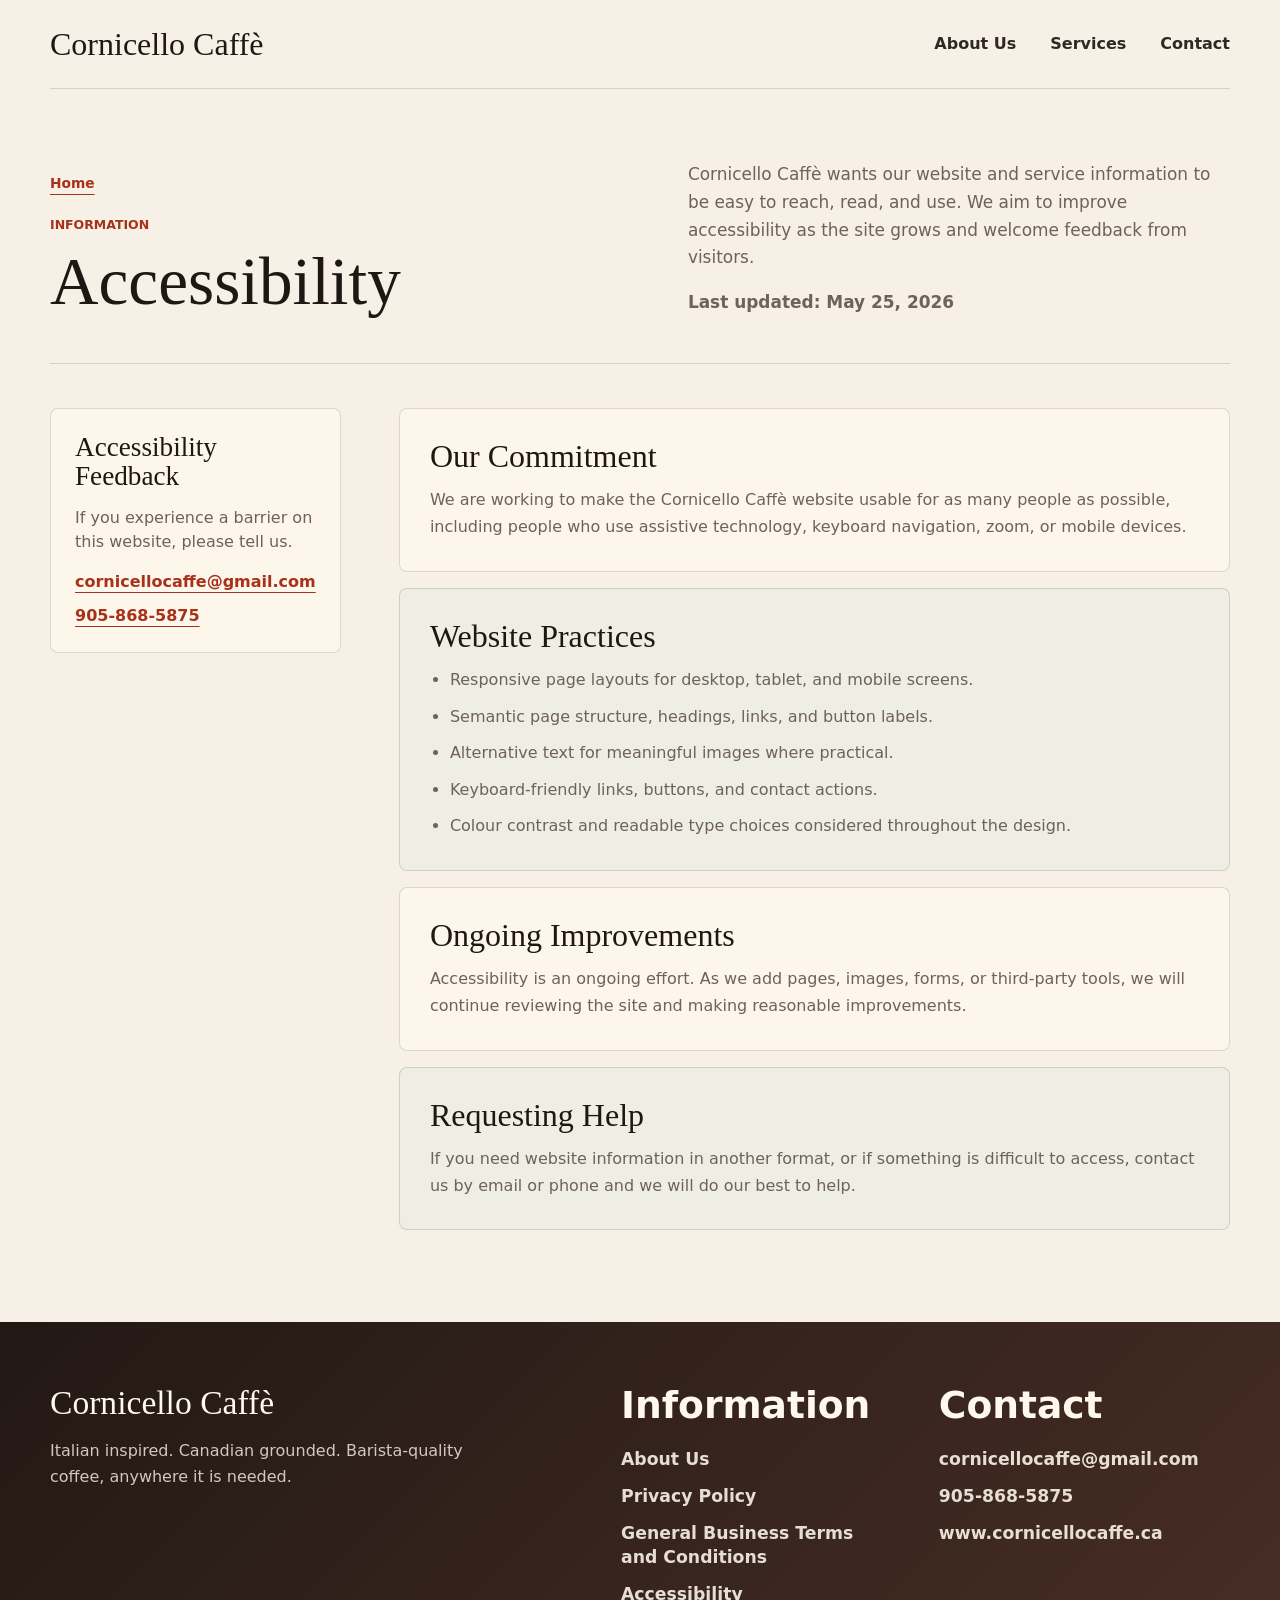
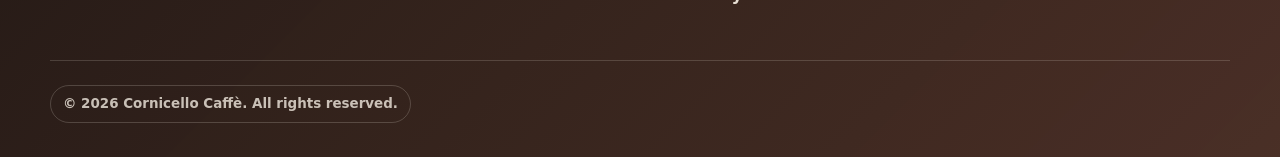
==== commit 37b1cfe9: "Add contact details to site footer" ====
--- a/accessibility.html
+++ b/accessibility.html
@@ -5,7 +5,7 @@
     <meta name="viewport" content="width=device-width, initial-scale=1">
     <title>Accessibility | Cornicello Caff&egrave;</title>
     <meta name="description" content="Cornicello Caffe accessibility statement and contact information for website feedback.">
-    <link rel="stylesheet" href="styles.css?v=info-footer">
+    <link rel="stylesheet" href="styles.css?v=footer-contact">
   </head>
   <body class="legal-page">
     <header class="site-nav site-nav-page service-detail-nav">
@@ -85,10 +85,15 @@
           <a href="terms-and-conditions.html">General Business Terms and Conditions</a>
           <a href="accessibility.html">Accessibility</a>
         </nav>
+        <address class="footer-contact" aria-label="Contact information">
+          <h2>Contact</h2>
+          <a href="mailto:cornicellocaffe@gmail.com">cornicellocaffe@gmail.com</a>
+          <a href="tel:+19058685875">905-868-5875</a>
+          <a href="https://www.cornicellocaffe.ca">www.cornicellocaffe.ca</a>
+        </address>
       </div>
-      <div class="footer-bottom">
-        <p>&copy; 2026 Cornicello Caff&egrave;. All rights reserved.</p>
-        <a href="mailto:cornicellocaffe@gmail.com">cornicellocaffe@gmail.com</a>
+      <div class="footer-bottom" aria-label="Copyright">
+        <p class="copyright-stamp">&copy; 2026 Cornicello Caff&egrave;. All rights reserved.</p>
       </div>
     </footer>
   </body>
--- a/styles.css
+++ b/styles.css
@@ -1599,8 +1599,8 @@
 
 .footer-inner {
   display: grid;
-  grid-template-columns: minmax(0, 0.85fr) minmax(280px, 0.58fr);
-  gap: 78px;
+  grid-template-columns: minmax(0, 0.82fr) minmax(220px, 0.42fr) minmax(240px, 0.46fr);
+  gap: 52px;
   width: min(1180px, calc(100% - 80px));
   margin: 0 auto;
   align-items: start;
@@ -1622,13 +1622,19 @@
   line-height: 1.65;
 }
 
-.footer-info {
+.footer-info,
+.footer-contact {
   display: grid;
   gap: 14px;
   justify-items: start;
 }
 
-.footer-info h2 {
+.footer-contact {
+  font-style: normal;
+}
+
+.footer-info h2,
+.footer-contact h2 {
   margin-bottom: 8px;
   font-family: var(--sans);
   font-size: 2.35rem;
@@ -1636,7 +1642,8 @@
   line-height: 1.05;
 }
 
-.footer-info a {
+.footer-info a,
+.footer-contact a {
   color: rgba(255, 248, 237, 0.88);
   font-size: 1.08rem;
   font-weight: 800;
@@ -1644,21 +1651,19 @@
   text-decoration: underline;
   text-decoration-color: transparent;
   text-underline-offset: 6px;
+  overflow-wrap: anywhere;
 }
 
 .footer-info a:hover,
 .footer-info a:focus-visible,
-.footer-bottom a:hover,
-.footer-bottom a:focus-visible {
+.footer-contact a:hover,
+.footer-contact a:focus-visible {
   color: var(--cream);
   outline: none;
   text-decoration-color: currentColor;
 }
 
 .footer-bottom {
-  display: flex;
-  justify-content: space-between;
-  gap: 20px;
   width: min(1180px, calc(100% - 80px));
   margin: 54px auto 0;
   padding-top: 24px;
@@ -1671,12 +1676,15 @@
   margin-bottom: 0;
 }
 
-.footer-bottom a {
-  color: rgba(255, 248, 237, 0.78);
-  font-weight: 750;
-  text-decoration: underline;
-  text-decoration-color: transparent;
-  text-underline-offset: 6px;
+.copyright-stamp {
+  display: inline-flex;
+  padding: 8px 12px;
+  color: rgba(255, 248, 237, 0.74);
+  border: 1px solid rgba(255, 248, 237, 0.18);
+  border-radius: 999px;
+  font-size: 0.84rem;
+  font-weight: 800;
+  letter-spacing: 0;
 }
 
 .legal-page {
@@ -1869,11 +1877,6 @@
     gap: 34px;
   }
 
-  .footer-bottom {
-    align-items: flex-start;
-    flex-direction: column;
-  }
-
   .legal-main {
     padding: 54px 0 74px;
   }
@@ -2380,11 +2383,13 @@
     font-size: 1.72rem;
   }
 
-  .footer-info h2 {
+  .footer-info h2,
+  .footer-contact h2 {
     font-size: 1.85rem;
   }
 
-  .footer-info a {
+  .footer-info a,
+  .footer-contact a {
     font-size: 1rem;
   }
 
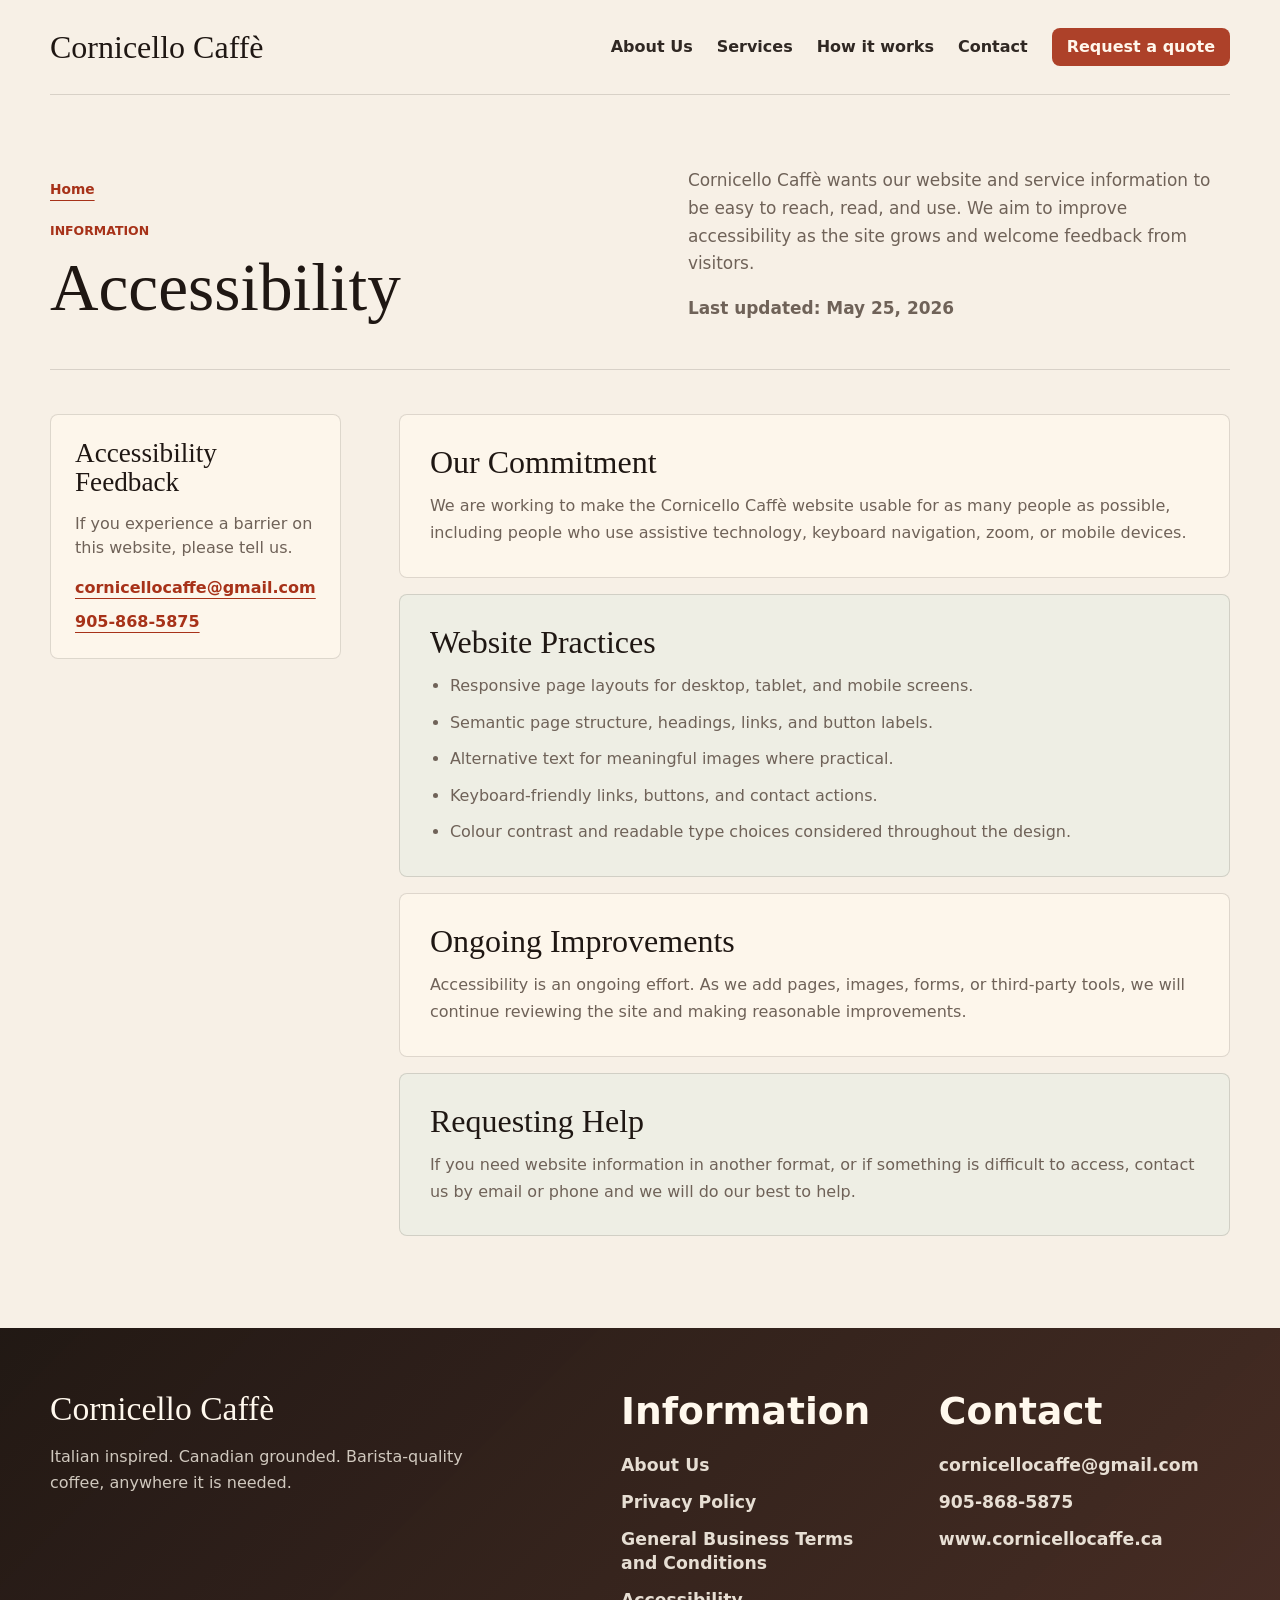
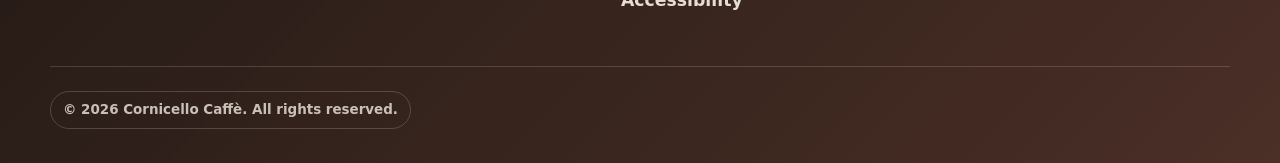
==== commit 11e8200e: "Improve site UX and mobile navigation" ====
--- a/accessibility.html
+++ b/accessibility.html
@@ -5,7 +5,7 @@
     <meta name="viewport" content="width=device-width, initial-scale=1">
     <title>Accessibility | Cornicello Caff&egrave;</title>
     <meta name="description" content="Cornicello Caffe accessibility statement and contact information for website feedback.">
-    <link rel="stylesheet" href="styles.css?v=footer-contact">
+    <link rel="stylesheet" href="styles.css?v=ux-cleanup-2">
   </head>
   <body class="legal-page">
     <header class="site-nav site-nav-page service-detail-nav">
@@ -13,7 +13,9 @@
       <nav aria-label="Cornicello navigation">
         <a href="index.html#photo-about">About Us</a>
         <a href="index.html#photo-services">Services</a>
+        <a href="index.html#process">How it works</a>
         <a href="index.html#contact">Contact</a>
+        <a class="nav-cta" href="index.html?contact=1#contact">Request a quote</a>
       </nav>
     </header>
 
--- a/styles.css
+++ b/styles.css
@@ -17,6 +17,10 @@
   box-sizing: border-box;
 }
 
+html {
+  scroll-behavior: smooth;
+}
+
 body {
   margin: 0;
   color: var(--ink);
@@ -33,6 +37,10 @@
 a {
   color: inherit;
   text-decoration: none;
+}
+
+[id] {
+  scroll-margin-top: 76px;
 }
 
 .preview-bar {
@@ -157,7 +165,7 @@
 .site-nav nav {
   display: flex;
   align-items: center;
-  gap: 34px;
+  gap: 24px;
   font-size: 1rem;
   font-weight: 600;
 }
@@ -173,6 +181,33 @@
   outline: none;
   text-decoration: underline;
   text-underline-offset: 6px;
+}
+
+.nav-cta {
+  display: inline-flex;
+  min-height: 38px;
+  padding: 0 14px;
+  align-items: center;
+  color: var(--cream);
+  background: rgba(167, 50, 25, 0.92);
+  border: 1px solid rgba(255, 248, 237, 0.28);
+  border-radius: 8px;
+  opacity: 1;
+  white-space: nowrap;
+}
+
+.site-nav-page .nav-cta {
+  color: var(--cream);
+  border-color: transparent;
+  background: var(--red);
+}
+
+.nav-cta:hover,
+.nav-cta:focus-visible,
+.site-nav-page .nav-cta:hover,
+.site-nav-page .nav-cta:focus-visible {
+  background: var(--red-deep);
+  text-decoration: none;
 }
 
 .photo-hero,
@@ -239,6 +274,44 @@
 .photo-hero .button.secondary:focus-visible {
   border-color: var(--cream);
   background: rgba(255, 248, 237, 0.18);
+}
+
+.quick-nav {
+  position: sticky;
+  top: 0;
+  z-index: 12;
+  display: flex;
+  justify-content: center;
+  gap: 4px;
+  padding: 10px 14px;
+  overflow-x: auto;
+  color: var(--espresso);
+  background: rgba(255, 248, 237, 0.9);
+  border-bottom: 1px solid var(--line);
+  backdrop-filter: blur(16px);
+  scrollbar-width: none;
+}
+
+.quick-nav::-webkit-scrollbar {
+  display: none;
+}
+
+.quick-nav a {
+  display: inline-flex;
+  min-height: 38px;
+  align-items: center;
+  padding: 0 14px;
+  border-radius: 999px;
+  font-size: 0.9rem;
+  font-weight: 850;
+  white-space: nowrap;
+}
+
+.quick-nav a:hover,
+.quick-nav a:focus-visible {
+  color: var(--cream);
+  background: var(--espresso);
+  outline: none;
 }
 
 h1,
@@ -331,6 +404,89 @@
 .promise-strip p {
   margin-bottom: 0;
   color: var(--muted);
+}
+
+.solution-finder {
+  display: grid;
+  grid-template-columns: minmax(260px, 0.45fr) minmax(0, 1fr);
+  gap: 42px;
+  width: min(1180px, calc(100% - 80px));
+  margin: 0 auto;
+  padding: 72px 0 10px;
+  align-items: start;
+}
+
+.finder-copy h2 {
+  max-width: 460px;
+  margin-bottom: 16px;
+  font-size: 3.2rem;
+  line-height: 1.04;
+}
+
+.finder-copy p:not(.eyebrow) {
+  max-width: 460px;
+  margin-bottom: 0;
+  color: var(--muted);
+  line-height: 1.65;
+}
+
+.finder-options {
+  display: grid;
+  grid-template-columns: repeat(2, minmax(0, 1fr));
+  gap: 12px;
+}
+
+.finder-options a {
+  display: grid;
+  gap: 8px;
+  min-height: 172px;
+  padding: 22px;
+  background: rgba(255, 248, 237, 0.76);
+  border: 1px solid var(--line);
+  border-radius: 8px;
+  transition: transform 180ms ease, box-shadow 180ms ease, border-color 180ms ease;
+}
+
+.finder-options a:nth-child(2) {
+  background: rgba(232, 238, 226, 0.7);
+}
+
+.finder-options a:nth-child(3) {
+  background: rgba(245, 220, 205, 0.7);
+}
+
+.finder-options a:nth-child(4) {
+  background: rgba(227, 235, 238, 0.72);
+}
+
+.finder-options a:hover,
+.finder-options a:focus-visible {
+  border-color: rgba(167, 50, 25, 0.3);
+  transform: translateY(-2px);
+  box-shadow: 0 16px 38px rgba(31, 23, 19, 0.1);
+  outline: 2px solid rgba(167, 50, 25, 0.28);
+  outline-offset: 3px;
+}
+
+.finder-options span {
+  color: var(--red);
+  font-size: 0.76rem;
+  font-weight: 900;
+  text-transform: uppercase;
+}
+
+.finder-options strong {
+  font-family: var(--serif);
+  font-size: 1.55rem;
+  font-weight: 400;
+  line-height: 1.08;
+}
+
+.finder-options small {
+  color: var(--muted);
+  font-size: 0.95rem;
+  font-weight: 650;
+  line-height: 1.46;
 }
 
 .feature-intro {
@@ -1042,6 +1198,80 @@
   min-height: 1.4em;
   color: #f3d1a7;
   font-weight: 900;
+}
+
+.faq-section {
+  display: grid;
+  grid-template-columns: minmax(260px, 0.5fr) minmax(0, 1fr);
+  gap: 70px;
+  width: min(1180px, calc(100% - 80px));
+  margin: 0 auto 92px;
+  padding-top: 64px;
+  border-top: 1px solid var(--line);
+}
+
+.faq-heading h2 {
+  max-width: 560px;
+  margin-bottom: 0;
+  font-size: 3.25rem;
+  line-height: 1.04;
+}
+
+.faq-list {
+  display: grid;
+  gap: 10px;
+}
+
+.faq-list details {
+  background: rgba(255, 248, 237, 0.72);
+  border: 1px solid var(--line);
+  border-radius: 8px;
+}
+
+.faq-list summary {
+  display: flex;
+  min-height: 64px;
+  align-items: center;
+  justify-content: space-between;
+  gap: 18px;
+  padding: 18px 20px;
+  color: var(--ink);
+  cursor: pointer;
+  font-weight: 850;
+  line-height: 1.35;
+  list-style: none;
+}
+
+.faq-list summary::-webkit-details-marker {
+  display: none;
+}
+
+.faq-list summary::after {
+  display: grid;
+  flex: 0 0 28px;
+  width: 28px;
+  height: 28px;
+  place-items: center;
+  color: var(--cream);
+  background: var(--red);
+  border-radius: 50%;
+  content: "+";
+  font-weight: 900;
+}
+
+.faq-list details[open] summary::after {
+  content: "-";
+}
+
+.faq-list summary:focus-visible {
+  outline: 2px solid rgba(167, 50, 25, 0.35);
+  outline-offset: 3px;
+}
+
+.faq-list p {
+  margin: -4px 20px 20px;
+  color: var(--muted);
+  line-height: 1.62;
 }
 
 .office-layout {
@@ -1843,6 +2073,7 @@
   }
 
   .feature-intro,
+  .solution-finder,
   .beans-section,
   .eco-section,
   .team-header,
@@ -1850,6 +2081,7 @@
   .services-section,
   .promise-strip,
   .process-section,
+  .faq-section,
   .office-hero,
   .office-services,
   .kiosk-details,
@@ -1921,12 +2153,20 @@
     gap: 22px;
   }
 
+  .solution-finder,
+  .faq-section {
+    grid-template-columns: 1fr;
+    gap: 28px;
+  }
+
   .feature-intro {
     align-items: start;
   }
 
   .story-heading h2,
-  .beans-copy h2 {
+  .finder-copy h2,
+  .beans-copy h2,
+  .faq-heading h2 {
     font-size: 3.3rem;
   }
 
@@ -1948,6 +2188,10 @@
 
   .service-cards {
     grid-template-columns: 1fr;
+  }
+
+  .finder-options {
+    grid-template-columns: 1fr 1fr;
   }
 
   .service-detail-hero {
@@ -2071,8 +2315,37 @@
   }
 
   .site-nav nav {
-    gap: 14px;
+    width: 100%;
+    flex-wrap: wrap;
+    gap: 8px;
+    padding-bottom: 4px;
     font-size: 0.92rem;
+  }
+
+  .site-nav nav a {
+    flex: 0 0 auto;
+  }
+
+  .nav-cta {
+    min-height: 34px;
+    padding: 0 12px;
+  }
+
+  .quick-nav {
+    flex-wrap: wrap;
+    justify-content: flex-start;
+    padding: 8px 14px;
+    overflow-x: visible;
+  }
+
+  .quick-nav a {
+    min-height: 34px;
+    padding: 0 12px;
+    font-size: 0.84rem;
+  }
+
+  [id] {
+    scroll-margin-top: 104px;
   }
 
   .hero-statement {
@@ -2113,12 +2386,14 @@
   }
 
   .feature-intro,
+  .solution-finder,
   .beans-section,
   .eco-section,
   .team-header,
   .team-grid,
   .services-section,
   .process-section,
+  .faq-section,
   .office-hero,
   .office-services,
   .kiosk-details,
@@ -2144,9 +2419,11 @@
   }
 
   .story-heading h2,
+  .finder-copy h2,
   .beans-copy h2,
   .eco-section h2,
-  .services-header h2 {
+  .services-header h2,
+  .faq-heading h2 {
     font-size: 2.35rem;
     line-height: 1.06;
   }
@@ -2164,6 +2441,19 @@
 
   .beans-section {
     padding: 52px 0;
+  }
+
+  .solution-finder {
+    padding: 52px 0 12px;
+  }
+
+  .finder-options {
+    grid-template-columns: 1fr;
+  }
+
+  .finder-options a {
+    min-height: 0;
+    padding: 22px;
   }
 
   .eco-section {
@@ -2347,6 +2637,11 @@
   }
 
   .process-section {
+    margin-bottom: 58px;
+    padding: 52px 0 0;
+  }
+
+  .faq-section {
     margin-bottom: 58px;
     padding: 52px 0 0;
   }
